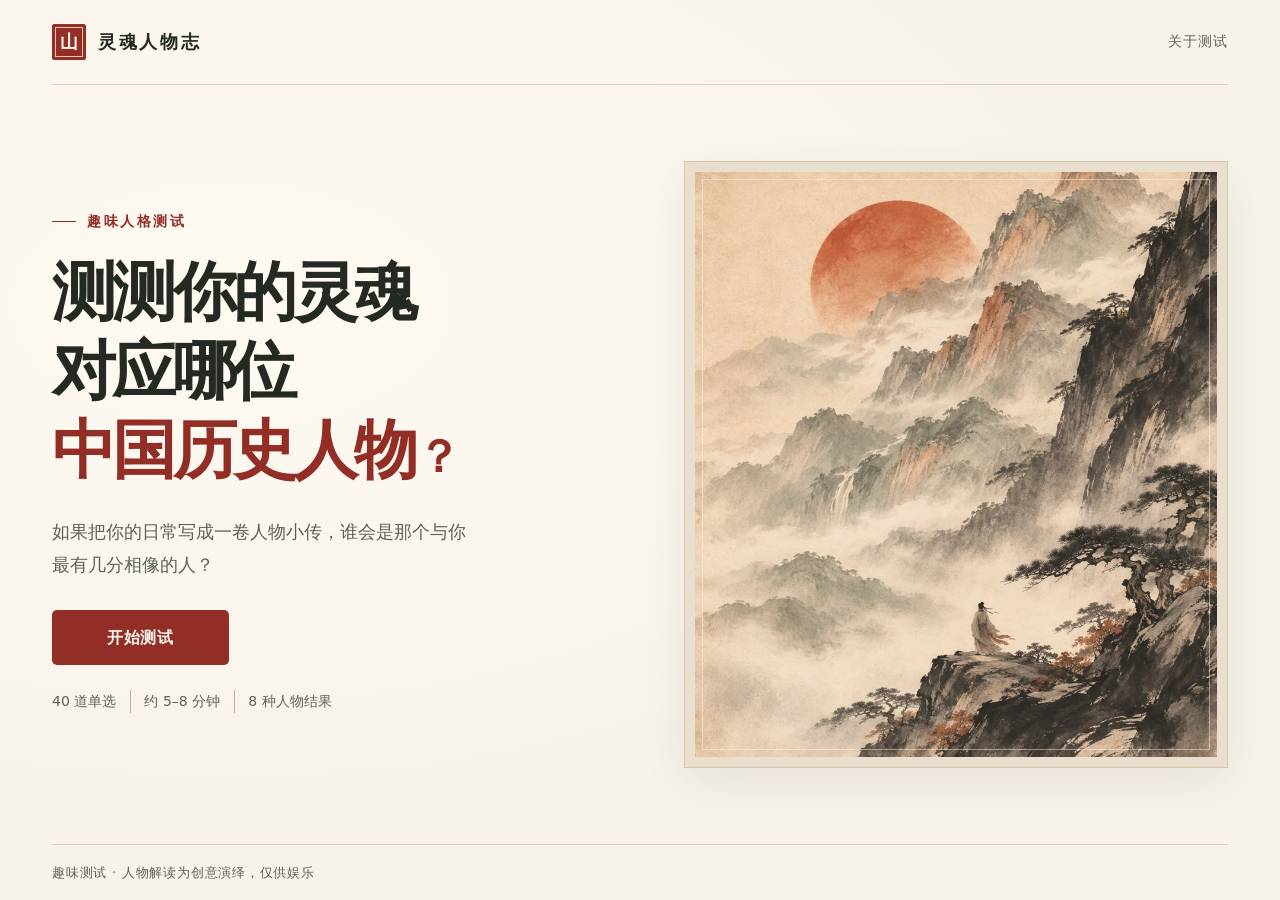
==== index.html @ 4ea0e074 "Add files via upload" ====
<!doctype html>
<html lang="zh-CN">
<head>
  <meta charset="utf-8">
  <meta name="viewport" content="width=device-width, initial-scale=1">
  <meta name="theme-color" content="#f7f3eb">
  <meta name="description" content="从 40 个日常选择里，找出与你性情相近的中国历史人物。">
  <title>测测你的灵魂对应哪位中国历史人物</title>
  <link rel="stylesheet" href="styles.css">
</head>
<body>
  <div class="site">
    <header class="site-header wrap">
      <button class="brand" type="button" id="brand" aria-label="灵魂人物志，返回首页">
        <span class="brand-mark" aria-hidden="true">山</span>
        <span>灵魂人物志</span>
      </button>
      <button class="text-button about-button" type="button" id="about-open">关于测试</button>
    </header>

    <main class="wrap">
      <section class="home enter" id="home" aria-labelledby="home-title">
        <div class="home-copy">
          <p class="eyebrow">趣味人格测试</p>
          <h1 id="home-title" tabindex="-1">测测你的灵魂<br>对应哪位<br><em>中国历史人物</em><span class="title-stop" aria-hidden="true">？</span></h1>
          <p class="intro">如果把你的日常写成一卷人物小传，谁会是那个与你最有几分相像的人？</p>
          <button class="button primary start-button" type="button" id="start">开始测试</button>
          <div class="test-facts" aria-label="测试规格">
            <span>40 道单选</span><span>约 5–8 分钟</span><span>8 种人物结果</span>
          </div>
        </div>
        <figure class="hero-art">
          <div class="art-mount">
            <img class="art-image" id="landscape" src="landscape.webp" width="880" height="1100" alt="朱红日轮下的水墨群山和立于崖边的行人" decoding="async">
            <span class="art-border" aria-hidden="true"></span>
          </div>
        </figure>
      </section>

      <section class="quiz" id="quiz" aria-labelledby="question-title" hidden>
        <div class="progress-area">
          <div class="progress-caption">
            <span class="topic" id="topic"></span>
            <span class="progress-text" id="progress-text"></span>
          </div>
          <progress id="progress" aria-label="答题进度" max="40" value="0"></progress>
        </div>
        <div class="question-card" id="question-card">
          <p class="question-count" id="question-count"></p>
          <h1 id="question-title" tabindex="-1"></h1>
          <fieldset class="options" id="options" aria-labelledby="question-title"></fieldset>
        </div>
        <div class="quiz-actions">
          <button class="button secondary" id="previous" type="button">上一题</button>
          <button class="button primary" id="next" type="button" disabled>下一题</button>
        </div>
      </section>

      <section class="result" id="result" aria-labelledby="result-title" hidden>
        <article class="share-card" id="share-card" aria-label="可截图分享的人物卡">
          <div class="share-frame">
            <header class="share-head"><span>灵魂人物志</span><span>我的测试结果</span></header>
            <div class="poster-body">
              <p class="poster-label">我的灵魂对应</p>
              <h1 id="result-title" tabindex="-1"></h1>
              <p class="poster-role" id="result-role"></p>
              <span class="result-seal" id="result-seal" aria-hidden="true"></span>
            </div>
            <p class="poster-quote" id="result-quote"></p>
            <ul class="tag-list" id="poster-tags" aria-label="人物特质"></ul>
            <div class="poster-landscape" aria-hidden="true"></div>
            <footer class="share-foot"><span>测测你的灵魂对应哪位中国历史人物</span></footer>
          </div>
        </article>
        <div class="result-details">
          <p class="eyebrow">人物解读</p>
          <h2>你们有哪些相似之处？</h2>
          <dl class="reading">
            <div><dt>性格特点</dt><dd><ul class="tag-list" id="result-tags"></ul></dd></div>
            <div><dt>匹配理由</dt><dd id="result-reason"></dd></div>
            <div><dt>隐藏优势</dt><dd id="result-strength"></dd></div>
            <div><dt>趣味彩蛋</dt><dd id="result-egg"></dd></div>
          </dl>
          <div class="result-actions">
            <button class="button primary" id="save-poster" type="button">保存分享卡</button>
            <button class="button secondary" id="retake" type="button">重新测试</button>
          </div>
          <p class="notice" id="save-status" aria-live="polite"></p>
        </div>
      </section>
      <noscript><p class="notice">请在支持 JavaScript 的浏览器中打开网页，并启用 JavaScript 后开始测试。</p></noscript>
    </main>

    <footer class="site-footer wrap">
      <p>趣味测试 · 人物解读为创意演绎，仅供娱乐</p>
    </footer>
  </div>

  <dialog id="about" aria-labelledby="about-title">
    <form method="dialog">
      <h2 id="about-title">关于这份测试</h2>
      <p>40 道题覆盖日常习惯、处事方式、社交模式、情绪反应和兴趣偏好。每道题选最接近你平时做法的一项即可。</p>
      <p>系统按八项性格倾向累计选择，再对照人物原型的核心与辅助特质匹配结果。人物解读为创意演绎，供娱乐使用。答案仅用于当前页面的本地计算。</p>
      <button class="button primary" type="submit" autofocus>知道了</button>
    </form>
  </dialog>
  <dialog id="poster-preview" class="image-dialog" aria-label="分享卡图片">
    <form method="dialog">
      <p>下载 PNG，或长按图片保存</p>
      <img id="preview-image" alt="你的历史人物分享卡">
      <div class="preview-actions">
        <a class="button primary" id="poster-download" download>下载 PNG</a>
        <button class="button secondary" type="submit" autofocus>关闭</button>
      </div>
    </form>
  </dialog>
  <script src="questions.js"></script>
  <script src="profiles.js"></script>
  <script src="app.js"></script>
</body>
</html>
---- styles.css ----
:root {
  color-scheme: light;
  --paper: #f7f3eb;
  --surface: #fcf9f3;
  --ink: #242923;
  --muted: #5f6257;
  --line: #dcd3c4;
  --red: #922e26;
  --red-deep: #72221b;
  --serif: "Noto Serif CJK SC", "Songti SC", "STSong", "SimSun", "Noto Serif SC", serif;
  --sans: "PingFang SC", "Microsoft YaHei", "Noto Sans CJK SC", system-ui, sans-serif;
}

*, *::before, *::after { box-sizing: border-box; }
[hidden] { display: none !important; }

body {
  margin: 0;
  background: radial-gradient(ellipse at 18% 34%, #fffaf1 0%, transparent 60%), var(--paper);
  color: var(--ink);
  font: 1rem/1.65 var(--sans);
}

h1, h2, p, figure, dl, dd, ul { margin: 0; }
button { font: inherit; cursor: pointer; }
button:disabled { cursor: default; }
button:focus-visible, h1:focus-visible, .option:has(input:focus-visible) {
  outline: 2px solid var(--red);
  outline-offset: 4px;
}

.site { min-height: 100vh; min-height: 100svh; display: flex; flex-direction: column; }
.wrap { width: min(1184px, calc(100% - 104px)); margin-inline: auto; }

.site-header {
  height: 85px;
  display: flex;
  align-items: center;
  justify-content: space-between;
  border-bottom: 1px solid var(--line);
}

.brand, .text-button {
  display: inline-flex;
  align-items: center;
  border: 0;
  background: transparent;
  padding: 7px 0;
  color: var(--ink);
}

.brand { gap: 12px; font: 700 1.1rem/1.4 var(--serif); letter-spacing: .15em; }

.brand-mark {
  display: grid;
  place-items: center;
  color: #fff7e9;
  background: var(--red);
  border: 1px solid var(--red);
  outline: 1px solid #edc3af;
  outline-offset: -4px;
  border-radius: 2px;
  width: 34px;
  height: 36px;
  font-size: 1.1rem;
  letter-spacing: 0;
}

.text-button { min-height: 44px; color: var(--muted); font-size: .875rem; letter-spacing: .08em; }
.text-button:hover { color: var(--red); text-decoration: underline; text-underline-offset: .34em; }

main.wrap { display: grid; flex: 1; align-items: center; }

.home {
  display: grid;
  grid-template-columns: 1.03fr 1fr;
  gap: clamp(24px, 5.6vw, 96px);
  align-items: center;
  padding-block: clamp(32px, 5.5vh, 70px);
}

.home-copy { padding: 10px 0 16px; }

.eyebrow {
  display: flex;
  align-items: center;
  gap: 11px;
  color: var(--red);
  font-size: .875rem;
  letter-spacing: .18em;
  font-weight: 700;
}

.eyebrow::before { content: ""; display: block; width: 24px; height: 1px; background: currentColor; }

.home h1 {
  margin: 20px 0 24px;
  font: 700 clamp(2.65rem, 5vw, 4.55rem)/1.24 var(--serif);
  letter-spacing: -.055em;
}

.home h1 em { color: var(--red); font-style: normal; }
.title-stop { display: inline-block; color: var(--red); font-size: .7em; margin-left: .02em; }

.intro {
  color: var(--muted);
  font-size: clamp(1rem, 1.65vw, 1.125rem);
  line-height: 1.85;
  max-width: 23em;
  text-wrap: pretty;
}

.button {
  min-height: 48px;
  display: inline-flex;
  align-items: center;
  justify-content: center;
  padding: .68rem 1.55rem;
  border-radius: 5px;
  border: 1px solid transparent;
  font-weight: 700;
  letter-spacing: .06em;
  transition: background-color .18s ease, border-color .18s ease, color .18s ease, transform .18s ease;
}

.button:active:not(:disabled) { transform: translateY(1px); }
.primary { background: var(--red); color: #fff9ee; }
.primary:hover:not(:disabled) { background: var(--red-deep); }
.primary:disabled { background: #e7ded0; color: #625a4f; }
.secondary { background: transparent; border-color: #bfb4a3; color: var(--ink); }
.secondary:hover:not(:disabled) { border-color: #8d7667; background: #f2ebe0; }
.secondary:disabled { color: #655e53; opacity: .65; }

.start-button { min-height: 55px; min-width: 177px; margin-top: 29px; }

.test-facts {
  display: flex;
  flex-wrap: wrap;
  gap: .45rem .85rem;
  align-items: center;
  color: var(--muted);
  margin-top: 25px;
  font-size: .875rem;
}

.test-facts span + span { padding-left: .85rem; border-left: 1px solid #bfb4a3; }

.hero-art { min-width: 0; }

.art-mount {
  background: #e9dfcf;
  border: 1px solid #d5c6ae;
  padding: 10px;
  position: relative;
  box-shadow: 0 15px 40px #47372416;
}

.art-image {
  display: block;
  width: 100%;
  height: auto;
  aspect-ratio: 1 / 1.12;
  object-fit: cover;
  object-position: 50% 53%;
}

.art-border { position: absolute; inset: 17px; border: 1px solid #fff7e775; pointer-events: none; }

.site-footer {
  display: flex;
  align-items: center;
  border-top: 1px solid var(--line);
  min-height: 56px;
  color: var(--muted);
  font-size: .8125rem;
  letter-spacing: .06em;
}

.quiz { width: min(100%, 730px); margin-inline: auto; padding: 38px 0 42px; }

.progress-caption {
  display: flex;
  justify-content: space-between;
  align-items: center;
  gap: 1rem;
  font-size: .875rem;
}

.topic { color: var(--red); font-weight: 700; letter-spacing: .09em; }
.progress-text { color: var(--muted); font-variant-numeric: tabular-nums; }

progress {
  display: block;
  appearance: none;
  width: 100%;
  margin: 10px 0 23px;
  height: 6px;
  border: 0;
  border-radius: 4px;
  overflow: hidden;
  color: var(--red);
  background: #e3d9ca;
}
progress::-webkit-progress-bar { background: #e3d9ca; }
progress::-webkit-progress-value { background: var(--red); border-radius: 4px; transition: width .25s ease; }
progress::-moz-progress-bar { background: var(--red); border-radius: 4px; }

.question-card {
  background: var(--surface);
  border: 1px solid var(--line);
  border-radius: 11px;
  padding: clamp(20px, 4vw, 40px);
  box-shadow: 0 12px 35px #503a2210;
}

.question-count { color: var(--red); font-size: .875rem; font-weight: 700; letter-spacing: .1em; }
.question-card h1 { font: 700 clamp(1.42rem, 3.3vw, 2rem)/1.52 var(--serif); margin-top: 9px; }

.options {
  border: 0;
  margin: 22px 0 0;
  padding: 0;
  min-inline-size: 0;
  display: grid;
  gap: 9px;
}

.option {
  position: relative;
  min-height: 53px;
  display: flex;
  align-items: center;
  gap: 13px;
  color: var(--ink);
  background: #fffcf6;
  border: 1px solid #ded6c8;
  border-radius: 6px;
  padding: 10px 13px;
  transition: background-color .18s ease, border-color .18s ease;
  cursor: pointer;
}

.option:hover { border-color: #aa8878; }
.option:has(input:checked) { background: #f4e7dc; border-color: #9f4b3f; }
.option input { margin: 0; accent-color: var(--red); width: 18px; height: 18px; flex: 0 0 auto; }
.option-letter { color: var(--red); font-size: .875rem; font-weight: 700; }
.quiz-actions { margin-top: 18px; display: flex; justify-content: space-between; gap: 10px; }
.quiz-actions .button { min-width: 115px; }

.result {
  display: grid;
  grid-template-columns: minmax(0, 455px) minmax(0, 1fr);
  gap: clamp(25px, 6vw, 82px);
  align-items: center;
  width: min(1060px, 100%);
  margin-inline: auto;
  padding: 36px 0 42px;
}

.share-card {
  --result-color: var(--red);
  background: #efe7d9;
  border: 1px solid #cbbfa9;
  padding: 10px;
  min-width: 0;
  box-shadow: 0 13px 36px #48382220;
}

.share-frame {
  display: flex;
  flex-direction: column;
  min-height: 490px;
  isolation: isolate;
  position: relative;
  overflow: hidden;
  border: 1px solid #b8a78e;
  background: #f4ead9;
  padding: clamp(18px, 3vw, 28px);
}

.share-head, .share-foot {
  position: relative;
  z-index: 1;
  font-size: .8125rem;
  color: #5c5549;
  letter-spacing: .08em;
}

.share-head { display: flex; justify-content: space-between; gap: .5em; border-bottom: 1px solid #cabb9f; padding-bottom: 11px; }
.share-foot { margin-top: auto; padding-top: 16px; text-align: center; }

.poster-body { position: relative; z-index: 1; padding-top: 20px; }
.poster-label, .poster-role { font-size: .875rem; color: #4f5146; letter-spacing: .11em; }
.poster-body h1 { font: 700 clamp(3rem, 6.5vw, 4.65rem)/1.17 var(--serif); color: var(--result-color); letter-spacing: -.035em; margin: 6px 0; }

.result-seal {
  display: grid;
  place-items: center;
  position: absolute;
  top: 46px;
  right: 4px;
  width: 41px;
  height: 45px;
  font: 700 1.4rem/1 var(--serif);
  color: var(--result-color);
  border: 2px solid currentColor;
  outline: 1px solid currentColor;
  outline-offset: -5px;
  border-radius: 3px;
  transform: rotate(7deg);
}

.poster-quote {
  z-index: 1;
  margin: 23px 0 13px;
  padding-left: 12px;
  border-left: 2px solid var(--result-color);
  font: 700 clamp(1rem, 2.5vw, 1.16rem)/1.65 var(--serif);
}

.tag-list { display: flex; flex-wrap: wrap; gap: 5px; list-style: none; padding: 0; }
.share-frame .tag-list { z-index: 1; }

.tag-list li {
  border: 1px solid #bfb19c;
  background: #f7f0e3;
  color: #55483b;
  font-size: .8125rem;
  padding: .15em .62em;
  border-radius: 4px;
}

.poster-landscape {
  flex: 1 0 133px;
  margin: -8px -30px -37px;
  background: center 80% / cover no-repeat;
  mask-image: linear-gradient(transparent, #000 36%, #000 82%, transparent);
  opacity: .77;
}

.result-details h2 { font: 700 clamp(1.5rem, 3vw, 2.4rem)/1.35 var(--serif); margin: 8px 0 9px; }
.reading > div { padding: 11px 0; border-bottom: 1px solid var(--line); }
.reading dt { color: var(--red); font-weight: 700; margin-bottom: 4px; }
.reading dd { line-height: 1.68; color: #494b41; }
.result-actions { display: flex; flex-wrap: wrap; gap: 9px; margin-top: 17px; }
.notice { font-size: .875rem; color: var(--red); margin-top: 8px; }
.notice:empty { display: none; }

dialog {
  max-width: min(480px, calc(100% - 30px));
  max-height: calc(100% - 30px);
  background: var(--surface);
  color: var(--ink);
  border: 1px solid var(--line);
  padding: clamp(20px, 4vw, 32px);
  border-radius: 9px;
  box-shadow: 0 17px 55px #211c19a0;
}
dialog::backdrop { background: #29261eb0; }
dialog h2 { font: 700 1.6rem/1.4 var(--serif); }
dialog p { margin-top: 12px; }
dialog .button { margin-top: 18px; }
.image-dialog { text-align: center; padding: 14px; }
.image-dialog p { margin: 0 0 5px; }
.image-dialog img { display: block; max-width: 100%; max-height: 69vh; object-fit: contain; margin: auto; }
.image-dialog .button { margin-top: 8px; }

.enter { animation: enter .33s ease-out both; }
@keyframes enter {
  from { opacity: 0; transform: translateY(7px); }
  to { opacity: 1; transform: translateY(0); }
}

@media (max-width: 980px) {
  .wrap { width: calc(100% - 64px); }
  .home { gap: 30px; }
}

@media (max-width: 680px) {
  .wrap { width: calc(100% - 36px); }
  .site-header { height: 62px; }
  .brand { font-size: 1rem; }
  .brand-mark { width: 30px; height: 32px; }
  .home { grid-template-columns: 1fr; gap: 20px; padding: 25px 0; }
  .home-copy { padding: 0; }
  .home h1 { font-size: clamp(2.35rem, 8.7vw, 3.7rem); margin: 10px 0 13px; }
  .intro { line-height: 1.66; }
  .start-button { margin-top: 17px; min-height: 48px; }
  .test-facts { margin-top: 12px; gap: .25rem .55rem; }
  .test-facts span + span { padding-left: .55rem; }
  .art-mount { padding: 6px; }
  .art-image { aspect-ratio: 1.32; object-position: 50% 33%; }
  .art-border { inset: 11px; }
  .site-footer { min-height: 49px; }
  .quiz { padding: 21px 0 27px; }
  .question-card { padding: 17px; }
  .options { margin-top: 17px; }
  .option { padding: 8px 10px; gap: 8px; }
  .result { grid-template-columns: 1fr; padding: 20px 0 26px; gap: 22px; }
  .share-card { max-width: 460px; width: 100%; margin-inline: auto; }
  .share-frame { min-height: 435px; }
  .result-actions .button { flex: 1 1 auto; padding-inline: .8rem; }
}

@media (max-width: 360px) {
  .home h1 { font-size: clamp(1.85rem, 10vw, 2.18rem); }
  .test-facts { gap: .25rem .48rem; }
  .test-facts span + span { padding-left: .48rem; }
}

@media (prefers-reduced-motion: reduce) {
  *, *::before, *::after { animation-duration: .01ms !important; transition-duration: .01ms !important; }
}

.preview-actions { display: flex; justify-content: center; gap: 8px; margin-top: 10px; }
.preview-actions .button { margin: 0; text-decoration: none; }
.preview-actions a:focus-visible { outline: 2px solid var(--red); outline-offset: 3px; }
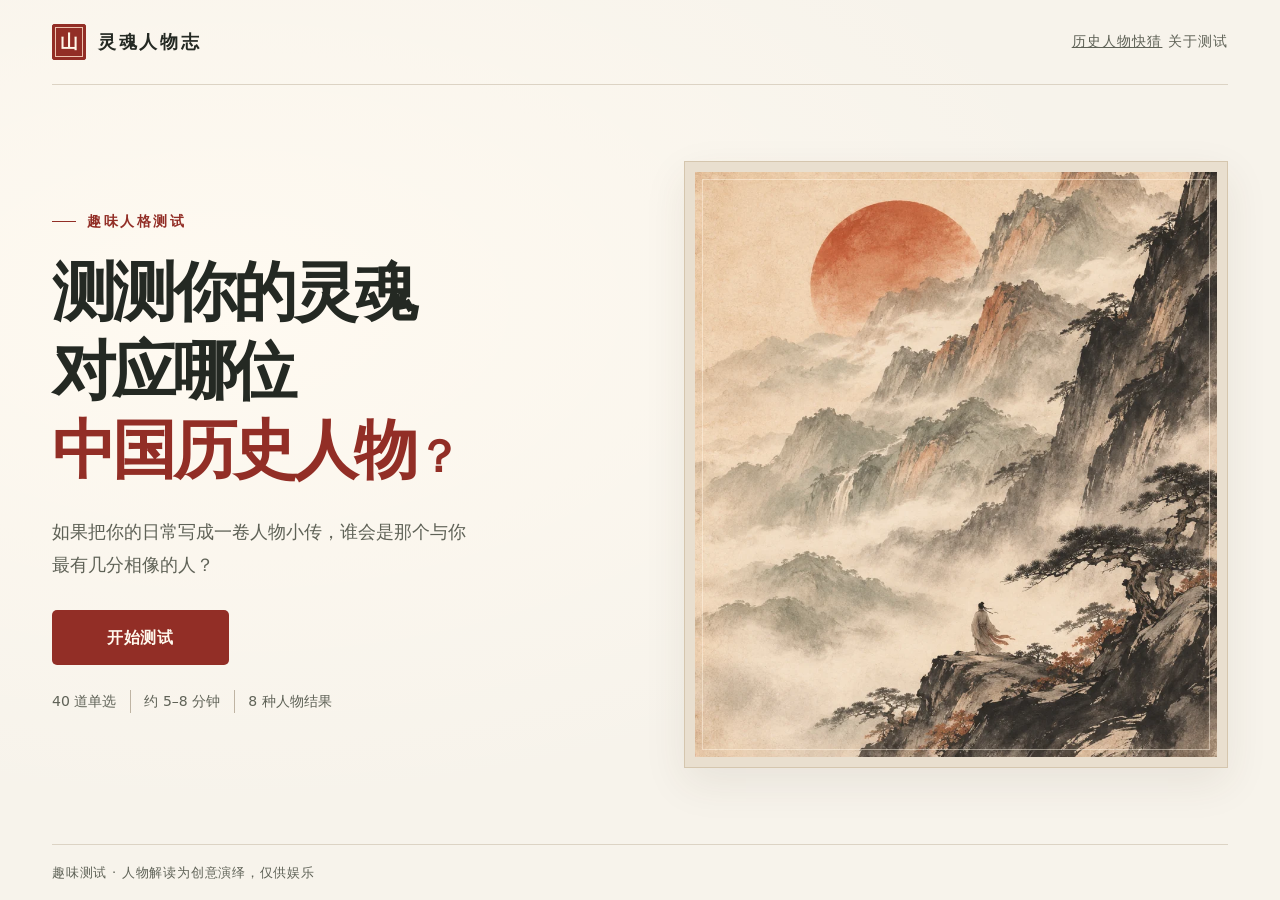
==== commit 2673a25f: "Add mobile mini-game entry to homepage" ====
--- a/index.html
+++ b/index.html
@@ -15,7 +15,10 @@
         <span class="brand-mark" aria-hidden="true">山</span>
         <span>灵魂人物志</span>
       </button>
-      <button class="text-button about-button" type="button" id="about-open">关于测试</button>
+      <nav class="header-actions" aria-label="更多玩法">
+        <a class="text-button game-link" href="game.html">历史人物快猜</a>
+        <button class="text-button about-button" type="button" id="about-open">关于测试</button>
+      </nav>
     </header>
 
     <main class="wrap">
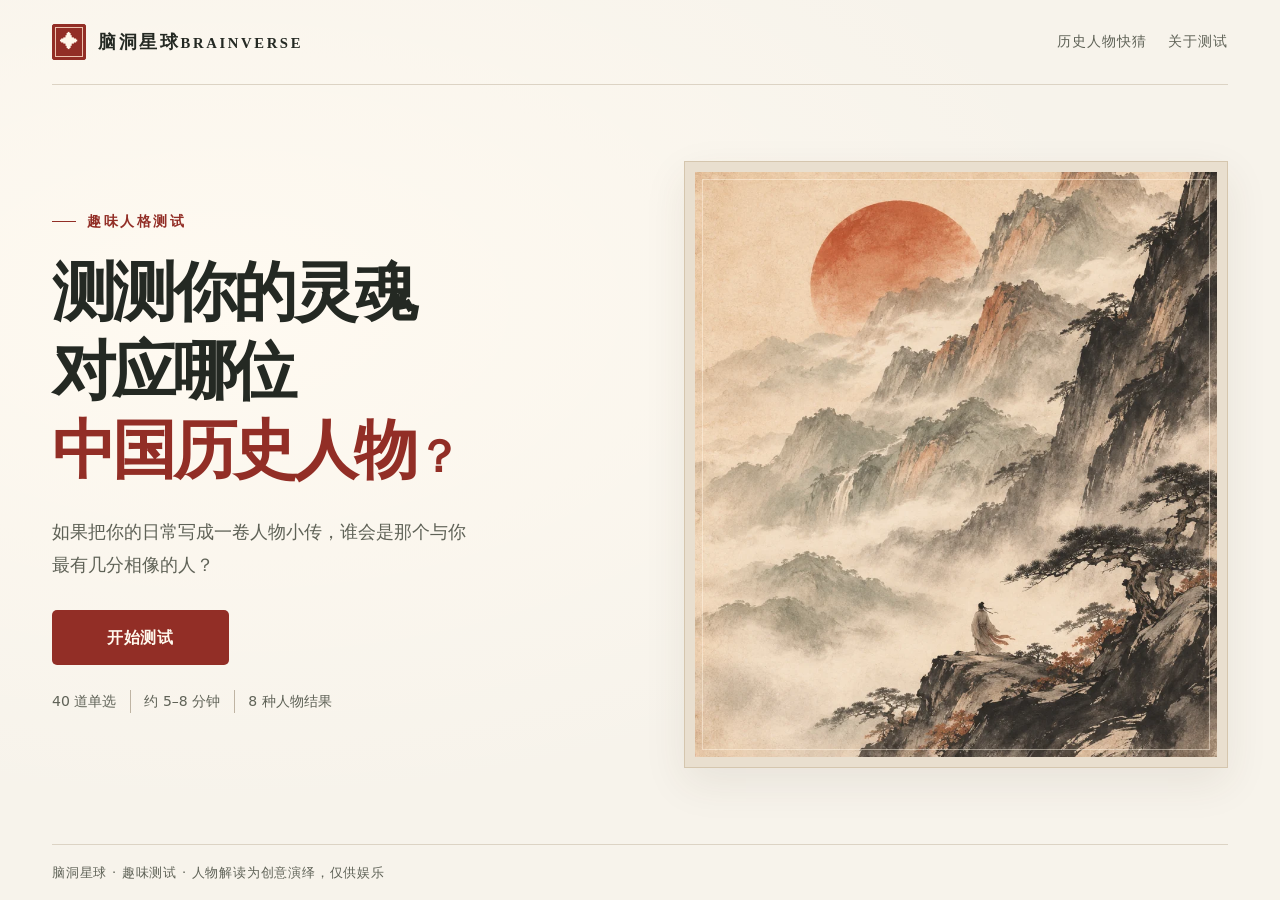
==== commit 4a2a3dd3: "Rebrand homepage as 脑洞星球" ====
--- a/index.html
+++ b/index.html
@@ -5,15 +5,16 @@
   <meta name="viewport" content="width=device-width, initial-scale=1">
   <meta name="theme-color" content="#f7f3eb">
   <meta name="description" content="从 40 个日常选择里，找出与你性情相近的中国历史人物。">
-  <title>测测你的灵魂对应哪位中国历史人物</title>
+  <title>脑洞星球｜历史人物人格测试</title>
+  <link rel="icon" type="image/svg+xml" href="favicon.svg">
   <link rel="stylesheet" href="styles.css">
 </head>
 <body>
   <div class="site">
     <header class="site-header wrap">
-      <button class="brand" type="button" id="brand" aria-label="灵魂人物志，返回首页">
-        <span class="brand-mark" aria-hidden="true">山</span>
-        <span>灵魂人物志</span>
+      <button class="brand" type="button" id="brand" aria-label="脑洞星球，返回首页">
+        <span class="brand-mark" aria-hidden="true">✦</span>
+        <span class="brand-copy"><span class="brand-name">脑洞星球</span><small class="brand-subtitle">BRAINVERSE</small></span>
       </button>
       <nav class="header-actions" aria-label="更多玩法">
         <a class="text-button game-link" href="game.html">历史人物快猜</a>
@@ -62,7 +63,7 @@
       <section class="result" id="result" aria-labelledby="result-title" hidden>
         <article class="share-card" id="share-card" aria-label="可截图分享的人物卡">
           <div class="share-frame">
-            <header class="share-head"><span>灵魂人物志</span><span>我的测试结果</span></header>
+            <header class="share-head"><span>脑洞星球</span><span>我的测试结果</span></header>
             <div class="poster-body">
               <p class="poster-label">我的灵魂对应</p>
               <h1 id="result-title" tabindex="-1"></h1>
@@ -95,7 +96,7 @@
     </main>
 
     <footer class="site-footer wrap">
-      <p>趣味测试 · 人物解读为创意演绎，仅供娱乐</p>
+      <p>脑洞星球 · 趣味测试 · 人物解读为创意演绎，仅供娱乐</p>
     </footer>
   </div>
 
--- a/styles.css
+++ b/styles.css
@@ -415,3 +415,14 @@
 .preview-actions { display: flex; justify-content: center; gap: 8px; margin-top: 10px; }
 .preview-actions .button { margin: 0; text-decoration: none; }
 .preview-actions a:focus-visible { outline: 2px solid var(--red); outline-offset: 3px; }
+
+
+.header-actions { display: flex; align-items: center; gap: 20px; }
+.game-link { text-decoration: none; }
+.site-footer { justify-content: space-between; gap: 16px; flex-wrap: wrap; }
+.site-footer a { color: inherit; text-decoration: none; }
+.site-footer a:hover { color: var(--red); text-decoration: underline; text-underline-offset: .25em; }
+@media (max-width: 680px) {
+  .header-actions { gap: 11px; }
+  .header-actions .text-button { font-size: .78rem; letter-spacing: 0; }
+}
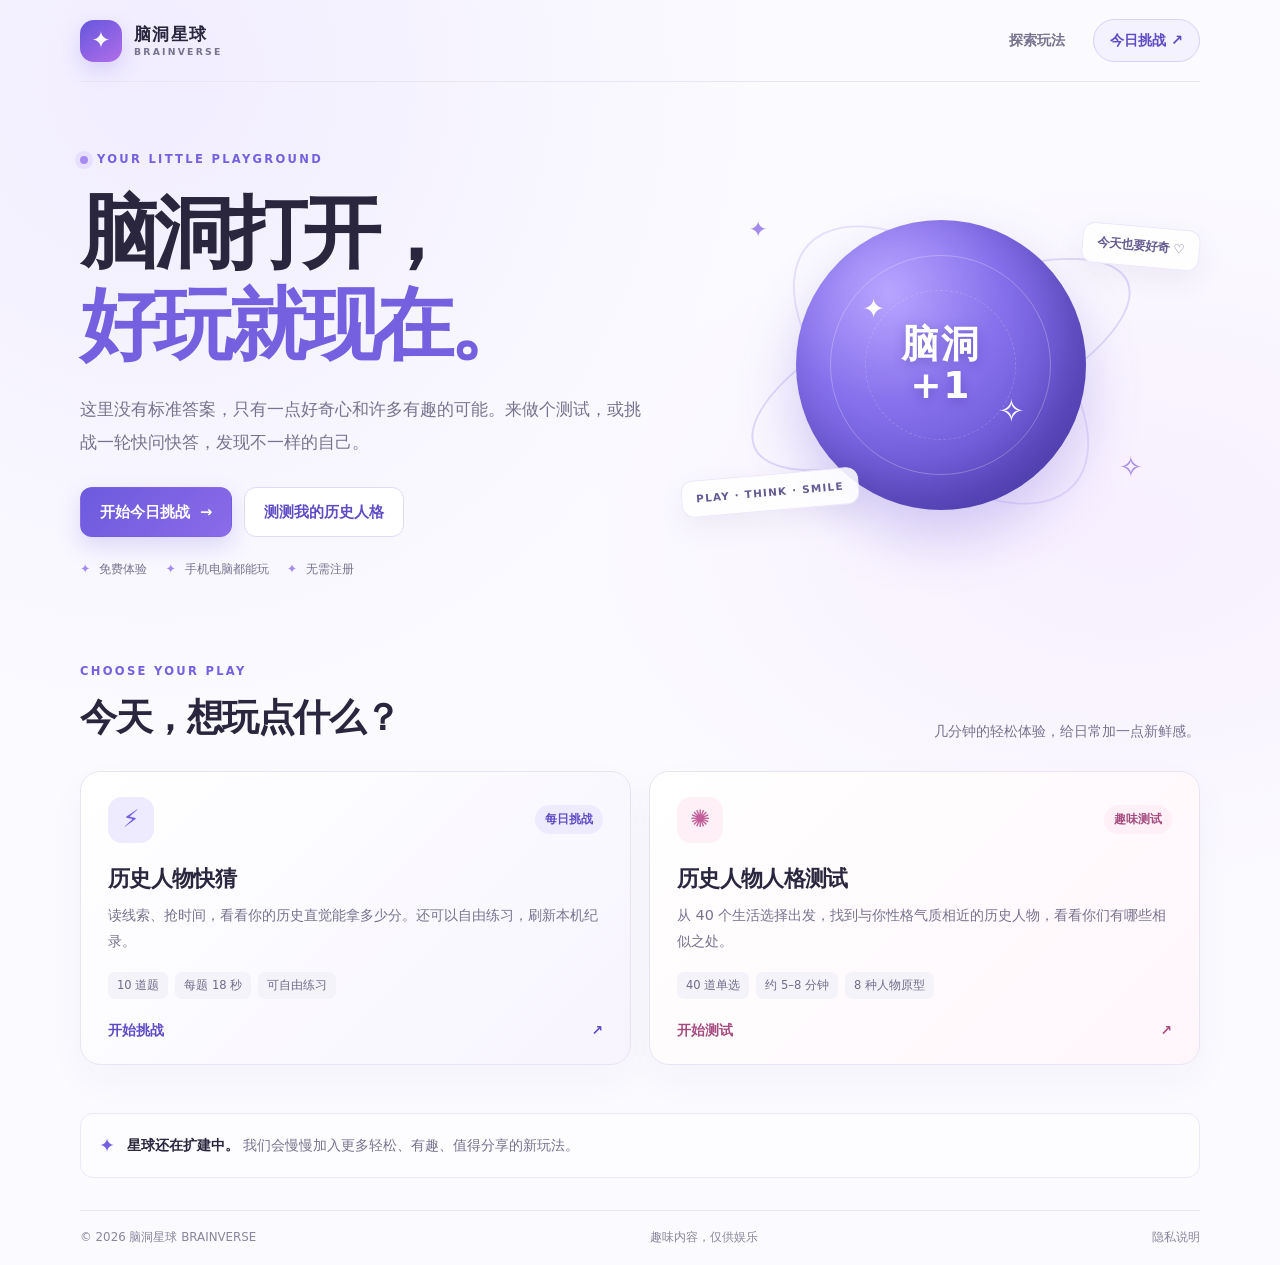
==== commit e2d042fe: "Build Brainverse game portal homepage" ====
--- a/index.html
+++ b/index.html
@@ -3,123 +3,104 @@
 <head>
   <meta charset="utf-8">
   <meta name="viewport" content="width=device-width, initial-scale=1">
-  <meta name="theme-color" content="#f7f3eb">
-  <meta name="description" content="从 40 个日常选择里，找出与你性情相近的中国历史人物。">
-  <title>脑洞星球｜历史人物人格测试</title>
+  <meta name="theme-color" content="#f6f4ff">
+  <meta name="description" content="脑洞星球 BRAINVERSE，一个轻松有趣的小游戏空间。来挑战历史人物快猜，或发现与你相似的历史人物。">
+  <meta property="og:type" content="website">
+  <meta property="og:title" content="脑洞星球 BRAINVERSE">
+  <meta property="og:description" content="发现有趣的自己，玩出不一样的脑洞。">
+  <title>脑洞星球 BRAINVERSE｜发现有趣的自己</title>
   <link rel="icon" type="image/svg+xml" href="favicon.svg">
-  <link rel="stylesheet" href="styles.css">
+  <link rel="stylesheet" href="portal.css">
 </head>
 <body>
-  <div class="site">
-    <header class="site-header wrap">
-      <button class="brand" type="button" id="brand" aria-label="脑洞星球，返回首页">
+  <div class="portal-shell">
+    <header class="portal-header wrap">
+      <a class="brand" href="index.html" aria-label="脑洞星球首页">
         <span class="brand-mark" aria-hidden="true">✦</span>
-        <span class="brand-copy"><span class="brand-name">脑洞星球</span><small class="brand-subtitle">BRAINVERSE</small></span>
-      </button>
-      <nav class="header-actions" aria-label="更多玩法">
-        <a class="text-button game-link" href="game.html">历史人物快猜</a>
-        <button class="text-button about-button" type="button" id="about-open">关于测试</button>
+        <span class="brand-copy"><strong>脑洞星球</strong><small>BRAINVERSE</small></span>
+      </a>
+      <nav class="main-nav" aria-label="网站导航">
+        <a href="#games">探索玩法</a>
+        <a class="nav-cta" href="game.html">今日挑战 <span aria-hidden="true">↗</span></a>
       </nav>
     </header>
 
-    <main class="wrap">
-      <section class="home enter" id="home" aria-labelledby="home-title">
-        <div class="home-copy">
-          <p class="eyebrow">趣味人格测试</p>
-          <h1 id="home-title" tabindex="-1">测测你的灵魂<br>对应哪位<br><em>中国历史人物</em><span class="title-stop" aria-hidden="true">？</span></h1>
-          <p class="intro">如果把你的日常写成一卷人物小传，谁会是那个与你最有几分相像的人？</p>
-          <button class="button primary start-button" type="button" id="start">开始测试</button>
-          <div class="test-facts" aria-label="测试规格">
-            <span>40 道单选</span><span>约 5–8 分钟</span><span>8 种人物结果</span>
+    <main>
+      <section class="hero wrap" aria-labelledby="hero-title">
+        <div class="hero-copy">
+          <p class="eyebrow"><span class="eyebrow-dot"></span> YOUR LITTLE PLAYGROUND</p>
+          <h1 id="hero-title">脑洞打开，<br><em>好玩就现在。</em></h1>
+          <p class="hero-intro">这里没有标准答案，只有一点好奇心和许多有趣的可能。来做个测试，或挑战一轮快问快答，发现不一样的自己。</p>
+          <div class="hero-actions">
+            <a class="button button-primary" href="game.html">开始今日挑战 <span aria-hidden="true">→</span></a>
+            <a class="button button-secondary" href="personality.html">测测我的历史人格</a>
+          </div>
+          <div class="hero-facts" aria-label="平台特点">
+            <span><b>✦</b> 免费体验</span>
+            <span><b>✦</b> 手机电脑都能玩</span>
+            <span><b>✦</b> 无需注册</span>
           </div>
         </div>
-        <figure class="hero-art">
-          <div class="art-mount">
-            <img class="art-image" id="landscape" src="landscape.webp" width="880" height="1100" alt="朱红日轮下的水墨群山和立于崖边的行人" decoding="async">
-            <span class="art-border" aria-hidden="true"></span>
+        <div class="hero-art" aria-hidden="true">
+          <div class="orbit orbit-one"></div>
+          <div class="orbit orbit-two"></div>
+          <div class="planet">
+            <span class="planet-spark spark-one">✦</span>
+            <span class="planet-spark spark-two">✧</span>
+            <span class="planet-core">脑洞<br>+1</span>
           </div>
-        </figure>
-      </section>
-
-      <section class="quiz" id="quiz" aria-labelledby="question-title" hidden>
-        <div class="progress-area">
-          <div class="progress-caption">
-            <span class="topic" id="topic"></span>
-            <span class="progress-text" id="progress-text"></span>
-          </div>
-          <progress id="progress" aria-label="答题进度" max="40" value="0"></progress>
-        </div>
-        <div class="question-card" id="question-card">
-          <p class="question-count" id="question-count"></p>
-          <h1 id="question-title" tabindex="-1"></h1>
-          <fieldset class="options" id="options" aria-labelledby="question-title"></fieldset>
-        </div>
-        <div class="quiz-actions">
-          <button class="button secondary" id="previous" type="button">上一题</button>
-          <button class="button primary" id="next" type="button" disabled>下一题</button>
+          <span class="float-note note-one">今天也要好奇 ♡</span>
+          <span class="float-note note-two">PLAY · THINK · SMILE</span>
+          <span class="tiny-star star-one">✦</span>
+          <span class="tiny-star star-two">✧</span>
         </div>
       </section>
 
-      <section class="result" id="result" aria-labelledby="result-title" hidden>
-        <article class="share-card" id="share-card" aria-label="可截图分享的人物卡">
-          <div class="share-frame">
-            <header class="share-head"><span>脑洞星球</span><span>我的测试结果</span></header>
-            <div class="poster-body">
-              <p class="poster-label">我的灵魂对应</p>
-              <h1 id="result-title" tabindex="-1"></h1>
-              <p class="poster-role" id="result-role"></p>
-              <span class="result-seal" id="result-seal" aria-hidden="true"></span>
+      <section class="games-section wrap" id="games" aria-labelledby="games-title">
+        <div class="section-heading">
+          <div>
+            <p class="eyebrow">CHOOSE YOUR PLAY</p>
+            <h2 id="games-title">今天，想玩点什么？</h2>
+          </div>
+          <p>几分钟的轻松体验，给日常加一点新鲜感。</p>
+        </div>
+
+        <div class="game-grid">
+          <a class="game-card card-quiz" href="game.html">
+            <div class="card-top">
+              <span class="game-icon" aria-hidden="true">⚡</span>
+              <span class="card-pill">每日挑战</span>
             </div>
-            <p class="poster-quote" id="result-quote"></p>
-            <ul class="tag-list" id="poster-tags" aria-label="人物特质"></ul>
-            <div class="poster-landscape" aria-hidden="true"></div>
-            <footer class="share-foot"><span>测测你的灵魂对应哪位中国历史人物</span></footer>
-          </div>
-        </article>
-        <div class="result-details">
-          <p class="eyebrow">人物解读</p>
-          <h2>你们有哪些相似之处？</h2>
-          <dl class="reading">
-            <div><dt>性格特点</dt><dd><ul class="tag-list" id="result-tags"></ul></dd></div>
-            <div><dt>匹配理由</dt><dd id="result-reason"></dd></div>
-            <div><dt>隐藏优势</dt><dd id="result-strength"></dd></div>
-            <div><dt>趣味彩蛋</dt><dd id="result-egg"></dd></div>
-          </dl>
-          <div class="result-actions">
-            <button class="button primary" id="save-poster" type="button">保存分享卡</button>
-            <button class="button secondary" id="retake" type="button">重新测试</button>
-          </div>
-          <p class="notice" id="save-status" aria-live="polite"></p>
+            <h3>历史人物快猜</h3>
+            <p>读线索、抢时间，看看你的历史直觉能拿多少分。还可以自由练习，刷新本机纪录。</p>
+            <div class="card-meta"><span>10 道题</span><span>每题 18 秒</span><span>可自由练习</span></div>
+            <div class="card-link">开始挑战 <span aria-hidden="true">↗</span></div>
+          </a>
+
+          <a class="game-card card-personality" href="personality.html">
+            <div class="card-top">
+              <span class="game-icon" aria-hidden="true">✺</span>
+              <span class="card-pill">趣味测试</span>
+            </div>
+            <h3>历史人物人格测试</h3>
+            <p>从 40 个生活选择出发，找到与你性格气质相近的历史人物，看看你们有哪些相似之处。</p>
+            <div class="card-meta"><span>40 道单选</span><span>约 5–8 分钟</span><span>8 种人物原型</span></div>
+            <div class="card-link">开始测试 <span aria-hidden="true">↗</span></div>
+          </a>
         </div>
       </section>
-      <noscript><p class="notice">请在支持 JavaScript 的浏览器中打开网页，并启用 JavaScript 后开始测试。</p></noscript>
+
+      <section class="bottom-note wrap">
+        <span class="note-icon" aria-hidden="true">✦</span>
+        <p><strong>星球还在扩建中。</strong> 我们会慢慢加入更多轻松、有趣、值得分享的新玩法。</p>
+      </section>
     </main>
 
-    <footer class="site-footer wrap">
-      <p>脑洞星球 · 趣味测试 · 人物解读为创意演绎，仅供娱乐</p>
+    <footer class="portal-footer wrap">
+      <span>© 2026 脑洞星球 BRAINVERSE</span>
+      <span>趣味内容，仅供娱乐</span>
+      <a href="privacy.html">隐私说明</a>
     </footer>
   </div>
-
-  <dialog id="about" aria-labelledby="about-title">
-    <form method="dialog">
-      <h2 id="about-title">关于这份测试</h2>
-      <p>40 道题覆盖日常习惯、处事方式、社交模式、情绪反应和兴趣偏好。每道题选最接近你平时做法的一项即可。</p>
-      <p>系统按八项性格倾向累计选择，再对照人物原型的核心与辅助特质匹配结果。人物解读为创意演绎，供娱乐使用。答案仅用于当前页面的本地计算。</p>
-      <button class="button primary" type="submit" autofocus>知道了</button>
-    </form>
-  </dialog>
-  <dialog id="poster-preview" class="image-dialog" aria-label="分享卡图片">
-    <form method="dialog">
-      <p>下载 PNG，或长按图片保存</p>
-      <img id="preview-image" alt="你的历史人物分享卡">
-      <div class="preview-actions">
-        <a class="button primary" id="poster-download" download>下载 PNG</a>
-        <button class="button secondary" type="submit" autofocus>关闭</button>
-      </div>
-    </form>
-  </dialog>
-  <script src="questions.js"></script>
-  <script src="profiles.js"></script>
-  <script src="app.js"></script>
 </body>
 </html>
--- a/portal.css
+++ b/portal.css
@@ -0,0 +1,137 @@
+:root {
+  color-scheme: light;
+  --ink: #29263d;
+  --muted: #77738e;
+  --purple: #7561df;
+  --purple-dark: #5e4bc5;
+  --lavender: #eeeaff;
+  --line: #e8e4f4;
+  --surface: #ffffff;
+  --sans: "PingFang SC", "Microsoft YaHei", "Noto Sans CJK SC", system-ui, sans-serif;
+}
+* { box-sizing: border-box; }
+html { scroll-behavior: smooth; }
+body {
+  margin: 0;
+  color: var(--ink);
+  background:
+    radial-gradient(ellipse at 12% 6%, #f1edff 0, transparent 38%),
+    radial-gradient(ellipse at 88% 42%, #f7efff 0, transparent 34%),
+    #fbfaff;
+  font: 16px/1.65 var(--sans);
+}
+a { color: inherit; }
+.wrap { width: min(1120px, calc(100% - 56px)); margin-inline: auto; }
+.portal-shell { min-height: 100vh; min-height: 100svh; display: flex; flex-direction: column; overflow: hidden; }
+.portal-header { min-height: 82px; display: flex; align-items: center; justify-content: space-between; border-bottom: 1px solid #e9e5f4; }
+.brand { display: inline-flex; align-items: center; gap: 12px; text-decoration: none; }
+.brand-mark { display: grid; place-items: center; width: 42px; height: 42px; border-radius: 14px; color: white; background: linear-gradient(145deg, #6556dc, #b16eea); box-shadow: 0 8px 20px #7561df35; font-size: 1.45rem; }
+.brand-copy { display: grid; gap: 1px; line-height: 1.2; }
+.brand-copy strong { font-size: 1.08rem; letter-spacing: .08em; }
+.brand-copy small { color: var(--muted); font-size: .58rem; font-weight: 800; letter-spacing: .24em; }
+.main-nav { display: flex; align-items: center; gap: 28px; }
+.main-nav a { color: var(--muted); text-decoration: none; font-size: .9rem; font-weight: 650; }
+.main-nav a:hover { color: var(--purple); }
+.main-nav .nav-cta { padding: 9px 16px; border: 1px solid #d8d0fb; border-radius: 999px; color: var(--purple-dark); background: #f5f2ff; }
+.hero { min-height: 495px; display: grid; grid-template-columns: 1.05fr .95fr; align-items: center; gap: 28px; padding-block: 46px 34px; }
+.hero-copy { position: relative; z-index: 1; padding-block: 22px; }
+.eyebrow { display: flex; align-items: center; gap: 9px; margin: 0 0 18px; color: var(--purple); font-size: .72rem; font-weight: 850; letter-spacing: .2em; }
+.eyebrow-dot { width: 8px; height: 8px; border-radius: 50%; background: #a78af4; box-shadow: 0 0 0 5px #a78af426; }
+.hero h1 { margin: 0; font-size: clamp(3rem, 6.2vw, 5.2rem); line-height: 1.16; letter-spacing: -.065em; font-weight: 850; }
+.hero h1 em { color: var(--purple); font-style: normal; }
+.hero-intro { max-width: 35em; margin: 23px 0 0; color: var(--muted); font-size: 1.04rem; line-height: 1.95; }
+.hero-actions { display: flex; flex-wrap: wrap; gap: 12px; margin-top: 28px; }
+.button { min-height: 49px; display: inline-flex; align-items: center; justify-content: center; gap: 10px; padding: 12px 19px; border: 1px solid transparent; border-radius: 12px; text-decoration: none; font-size: .92rem; font-weight: 750; transition: transform .18s ease, box-shadow .18s ease, background .18s ease; }
+.button:hover { transform: translateY(-2px); }
+.button-primary { color: #fff; background: linear-gradient(135deg, #6c5add, #8b6be8); box-shadow: 0 9px 22px #7561df35; }
+.button-primary:hover { box-shadow: 0 13px 28px #7561df45; }
+.button-secondary { color: var(--purple-dark); background: #fff; border-color: #e1dafb; }
+.hero-facts { display: flex; flex-wrap: wrap; gap: 8px 18px; margin-top: 22px; color: var(--muted); font-size: .78rem; }
+.hero-facts b { margin-right: 5px; color: #a58beb; }
+.hero-art { position: relative; min-height: 385px; display: grid; place-items: center; isolation: isolate; }
+.planet { position: relative; z-index: 1; width: min(290px, 62vw); aspect-ratio: 1; display: grid; place-items: center; border-radius: 50%; color: white; background: radial-gradient(circle at 32% 25%, #b8a5ff 0, #8771ec 38%, #6552ce 75%, #4b3eaa 100%); box-shadow: inset -22px -24px 45px #34257c55, 0 28px 55px #7660d94a; }
+.planet::before, .planet::after { content: ""; position: absolute; inset: 12%; border: 1px solid #ffffff42; border-radius: 50%; }
+.planet::after { inset: 24%; border-style: dashed; opacity: .65; }
+.planet-core { font-size: 2.35rem; font-weight: 850; line-height: 1.1; letter-spacing: .04em; text-align: center; text-shadow: 0 3px 12px #38268a55; }
+.planet-spark { position: absolute; color: #fff; }
+.spark-one { top: 23%; left: 23%; font-size: 1.7rem; }
+.spark-two { right: 21%; bottom: 25%; font-size: 2rem; }
+.orbit { position: absolute; z-index: 0; width: 410px; height: 145px; border: 2px solid #9c8ae94c; border-radius: 50%; transform: rotate(-24deg); }
+.orbit-two { width: 360px; height: 190px; border-color: #c3b2f35c; transform: rotate(42deg); }
+.float-note { position: absolute; z-index: 2; padding: 9px 14px; border: 1px solid #ece7fb; border-radius: 12px; color: #655a91; background: #ffffffdf; box-shadow: 0 10px 28px #4b3c8512; font-size: .78rem; font-weight: 750; }
+.note-one { top: 14%; right: 0; transform: rotate(5deg); }
+.note-two { bottom: 12%; left: 0; transform: rotate(-5deg); font-size: .65rem; letter-spacing: .12em; }
+.tiny-star { position: absolute; color: #a38be9; }
+.star-one { top: 10%; left: 13%; font-size: 1.4rem; }
+.star-two { right: 11%; bottom: 17%; font-size: 1.8rem; }
+.games-section { padding-block: 26px 48px; }
+.section-heading { display: flex; align-items: end; justify-content: space-between; gap: 20px; margin-bottom: 22px; }
+.section-heading .eyebrow { margin-bottom: 7px; }
+.section-heading h2 { margin: 0; font-size: clamp(1.7rem, 3.3vw, 2.3rem); letter-spacing: -.04em; }
+.section-heading > p { max-width: 24em; margin: 0 0 5px; color: var(--muted); font-size: .9rem; }
+.game-grid { display: grid; grid-template-columns: repeat(2, minmax(0, 1fr)); gap: 18px; }
+.game-card { min-height: 275px; display: flex; flex-direction: column; padding: 25px 27px 22px; border: 1px solid var(--line); border-radius: 20px; color: var(--ink); background: #fff; box-shadow: 0 15px 42px #44326b09; text-decoration: none; transition: transform .2s ease, box-shadow .2s ease, border-color .2s ease; }
+.game-card:hover { transform: translateY(-4px); box-shadow: 0 22px 48px #44326b15; border-color: #cfc4f8; }
+.card-quiz { background: linear-gradient(135deg, #fff 0, #f7f4ff 100%); }
+.card-personality { background: linear-gradient(135deg, #fff 0, #fff6fb 100%); }
+.card-top { display: flex; align-items: center; justify-content: space-between; }
+.game-icon { display: grid; place-items: center; width: 46px; height: 46px; border-radius: 14px; color: var(--purple); background: #eeeaff; font-size: 1.5rem; }
+.card-personality .game-icon { color: #c25f9b; background: #fff0f7; }
+.card-pill { padding: 5px 10px; border-radius: 999px; color: var(--purple-dark); background: #eeeaff; font-size: .72rem; font-weight: 800; }
+.card-personality .card-pill { color: #a64b7f; background: #fff0f7; }
+.game-card h3 { margin: 18px 0 7px; font-size: 1.35rem; letter-spacing: -.03em; }
+.game-card p { max-width: 39em; margin: 0; color: var(--muted); font-size: .9rem; line-height: 1.8; }
+.card-meta { display: flex; flex-wrap: wrap; gap: 7px; margin-top: 17px; }
+.card-meta span { padding: 4px 9px; border-radius: 7px; color: #716c88; background: #f5f3fa; font-size: .72rem; }
+.card-link { display: flex; align-items: center; justify-content: space-between; margin-top: auto; padding-top: 20px; color: var(--purple-dark); font-size: .86rem; font-weight: 800; }
+.card-personality .card-link { color: #a64b7f; }
+.bottom-note { display: flex; align-items: center; gap: 12px; margin-bottom: 32px; padding: 16px 18px; border: 1px solid #ece8f6; border-radius: 13px; color: var(--muted); background: #ffffffa8; font-size: .86rem; }
+.bottom-note p { margin: 0; }
+.bottom-note strong { color: var(--ink); }
+.note-icon { color: var(--purple); font-size: 1.2rem; }
+.portal-footer { display: flex; justify-content: space-between; flex-wrap: wrap; gap: 12px; margin-top: auto; padding-block: 17px; border-top: 1px solid #e9e5f4; color: #89859c; font-size: .74rem; }
+.portal-footer a { color: inherit; text-decoration: none; }
+.portal-footer a:hover { color: var(--purple-dark); text-decoration: underline; }
+a:focus-visible { outline: 3px solid #9b88ed; outline-offset: 4px; border-radius: 5px; }
+@media (max-width: 760px) {
+  .wrap { width: calc(100% - 36px); }
+  .hero { min-height: 0; grid-template-columns: 1fr; gap: 0; padding-block: 42px 10px; }
+  .hero-copy { padding-block: 10px; }
+  .hero h1 { font-size: clamp(2.8rem, 12vw, 4.4rem); }
+  .hero-art { min-height: 310px; }
+  .planet { width: 225px; }
+  .orbit { width: 320px; height: 120px; }
+  .orbit-two { width: 285px; height: 150px; }
+  .note-one { right: 2%; }
+  .note-two { left: 2%; }
+  .games-section { padding-block: 24px 34px; }
+}
+@media (max-width: 540px) {
+  .portal-header { min-height: 70px; }
+  .main-nav { gap: 13px; }
+  .main-nav a { font-size: .78rem; }
+  .main-nav .nav-cta { padding: 7px 10px; }
+  .hero { padding-top: 34px; }
+  .hero-intro { font-size: .95rem; line-height: 1.85; }
+  .hero-actions { display: grid; grid-template-columns: 1fr; gap: 9px; margin-top: 22px; }
+  .hero-actions .button { width: 100%; }
+  .hero-facts { gap: 7px 12px; font-size: .72rem; }
+  .hero-art { min-height: 270px; }
+  .planet { width: 190px; }
+  .planet-core { font-size: 2rem; }
+  .orbit { width: 275px; height: 100px; }
+  .orbit-two { width: 245px; height: 130px; }
+  .float-note { padding: 7px 10px; font-size: .7rem; }
+  .note-one { top: 10%; }
+  .note-two { bottom: 7%; }
+  .section-heading { display: block; }
+  .section-heading > p { margin-top: 8px; }
+  .game-grid { grid-template-columns: 1fr; gap: 12px; }
+  .game-card { min-height: 0; padding: 22px; }
+  .bottom-note { align-items: flex-start; font-size: .8rem; }
+  .portal-footer { flex-direction: column; gap: 5px; }
+}
+@media (prefers-reduced-motion: reduce) {
+  html { scroll-behavior: auto; }
+  *, *::before, *::after { transition-duration: .01ms !important; }
+}
